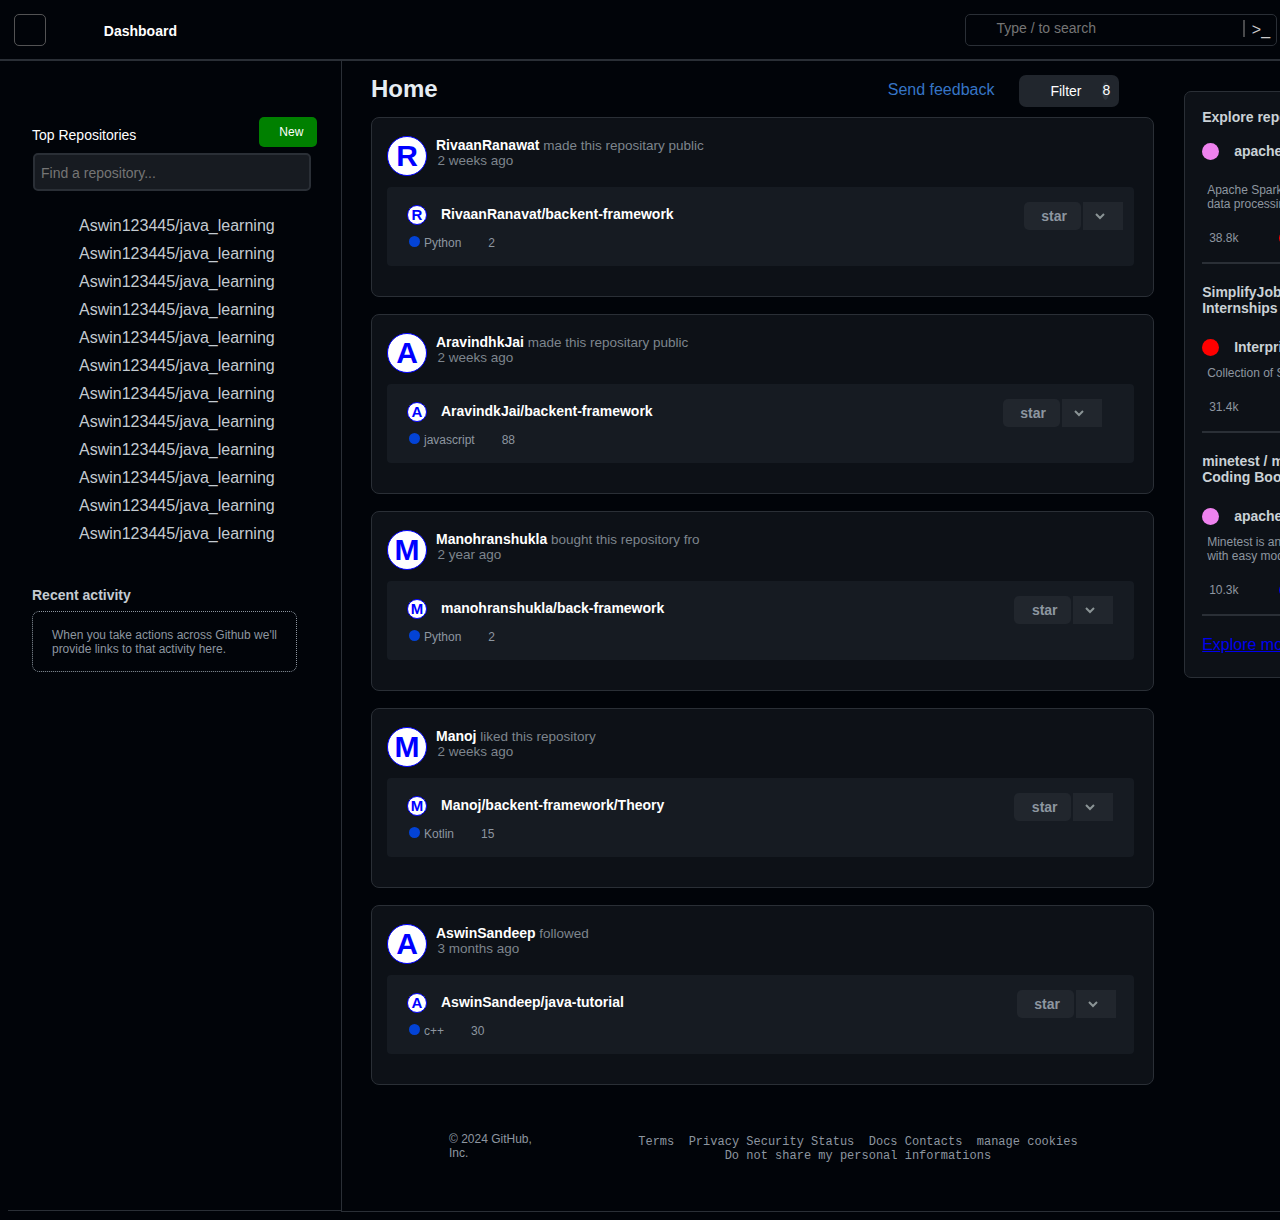
==== github/index.html @ f7594e70 "adding complete files of github web clone app" ====
<!DOCTYPE html>
<html lang="en">
<head>
    <meta charset="UTF-8">
    <meta name="viewport" content="width=device-width, initial-scale=1.0">
    <title>Document</title>
    <link rel="stylesheet" href="style.css">
    <link rel="stylesheet" href="https://cdnjs.cloudflare.com/ajax/libs/font-awesome/6.5.2/css/all.min.css" integrity="sha512-SnH5WK+bZxgPHs44uWIX+LLJAJ9/2PkPKZ5QiAj6Ta86w+fsb2TkcmfRyVX3pBnMFcV7oQPJkl9QevSCWr3W6A==" crossorigin="anonymous" referrerpolicy="no-referrer" />
</head>
<body>
    <header>
        <div class="heading-section">
            <div id="menuborder">
                <i class="fa-solid fa-bars" style="color: #7f7d7d;"></i>  
              </div>
            <div id="logo"> </div>
            <div id="dashbord">Dashboard</div>
            <div id="serchbar">
                <div id ="serchicon">
                    <i class="fa-solid fa-magnifying-glass" style="color: #adadad;"></i>
                    <input type="text" id="serachinput" placeholder="Type / to search">
                </div>
                <div id="bLine"></div>
                <div id="iconlast">>_</div>
            </div>
            <div id="outerbLine"></div>
            <div id="plusicon"> 
                <select name="selection" id="category">
                    <option value="all">+</option>
                 </select>
            </div>
            <div id="issues">
                <i class="fa-regular fa-circle-xmark" style="color: #8b9496"></i>
            </div>
            <div id="issues">
                <i class="fa-solid fa-utensils" style="color: #8b9496"></i>           
            </div>
            <div id="issues">
                <i class="fa-solid fa-message" style="color: #8b9496"></i>            
            </div>
            <div id="profile"></div>
        </div>
    </header>
    <div class="down-section">
        <div class="repo1"></div>
        <div class="repo">
            <div id="row1">
                <div id="row11">Top Repositories</div>
                <div id="row12">
                    <i class="fa-solid fa-laptop" style="color: white;"></i>
                   &nbsp; New
                </div>
            </div>
            <div id="row2">
                <input type="text" placeholder="Find a repository...">
            </div>
            <div id="row3">
                <ul>
                    <li>
                        <div id="listprofile"></div>
                        Aswin123445/java_learning
                    </li>
                    <li>
                        <div id="listprofile"></div>
                        Aswin123445/java_learning
                    </li>
                    <li>
                        <div id="listprofile"></div>
                        Aswin123445/java_learning
                    </li>
                    <li>
                        <div id="listprofile"></div>
                        Aswin123445/java_learning
                    </li>
                    <li>
                        <div id="listprofile"></div>
                        Aswin123445/java_learning
                    </li>
                    <li>
                        <div id="listprofile"></div>
                        Aswin123445/java_learning
                    </li>
                    <li>
                        <div id="listprofile"></div>
                        Aswin123445/java_learning
                    </li>
                    <li>
                        <div id="listprofile"></div>
                        Aswin123445/java_learning
                    </li>
                    <li>
                        <div id="listprofile"></div>
                        Aswin123445/java_learning
                    </li>
                    <li>
                        <div id="listprofile"></div>
                        Aswin123445/java_learning
                    </li>
                    <li>
                        <div id="listprofile"></div>
                        Aswin123445/java_learning
                    </li>
                    <li>
                        <div id="listprofile"></div>
                        Aswin123445/java_learning
                    </li>
                </ul>
            </div>
            <div id="row4">
                Recent activity
            </div>
            <div id="row5">
                <p>When you take actions across Github we'll<br> 
                    provide links to that activity here.
                </p>
            </div>
        </div>
        <div class="content">
            <div id="adjust">
            <div id="main">
                <div id="mainrow1">
                    <div id="ho">Home</div>
                    <div id="feedback"><a href="/q">Send feedback</a></div>
                    <div id="filter">
                        <i class="fa-solid fa-cubes" style="color: #8d96a0;"></i>
                        Filter
                        <div id="number">8</div>
                    </div>
                </div>
                <div id="mainrow2">
                    <div id="profile1">
                        <div id="namepro">R</div>
                        <p><a href="/d">RivaanRanawat</a> made this repositary public <br>&nbsp;&nbsp;2 weeks ago</p>
                        <div id="dots">
                            <i class="fa-solid fa-ellipsis" style="color: #8d96a0;"></i>
                        </div>
                    </div>
                    <div id="newsfeed">
                        <div id="nerow">
                            <div id="namepro1">R</div>
                            <a href="/f">RivaanRanavat/backent-framework</a>
                            <div id="star">
                                <i class="fa-regular fa-star" style="color: #8d96a0;"></i>
                                &nbsp;star
                            </div>
                            <div id="list">
                                <select name="selection" id="category">
                                    <option value="all"> </option>
                                 </select>
                            </div>
                        </div>
                        <div id="row3">
                            <div id="language"></div>
                            Python
                            <div id="star2">
                                <i class="fa-regular fa-star" style="color: #8d96a0;"></i>
                            </div>
                             2
                            </div>
                        </div>
                    </div>
                </div>
                <div id="mainrow2">
                    <div id="profile1">
                        <div id="namepro">A</div>
                        <p><a href="/d">AravindhkJai</a> made this repositary public <br>&nbsp;&nbsp;2 weeks ago</p>
                        <div id="dots">
                            <i class="fa-solid fa-ellipsis" style="color: #8d96a0;"></i>
                        </div>
                    </div>
                    <div id="newsfeed">
                        <div id="nerow">
                            <div id="namepro1">A</div>
                            <a href="/f">AravindkJai/backent-framework</a>
                            <div id="star">
                                <i class="fa-regular fa-star" style="color: #8d96a0;"></i>
                                &nbsp;star
                            </div>
                            <div id="list">
                                <select name="selection" id="category">
                                    <option value="all"> </option>
                                 </select>
                            </div>
                        </div>
                        <div id="row3">
                            <div id="language"></div>
                            javascript
                            <div id="star2">
                                <i class="fa-regular fa-star" style="color: #8d96a0;"></i>
                            </div>
                             88
                            </div>
                        </div>
                    </div>
                    <div id="mainrow2">
                        <div id="profile1">
                            <div id="namepro">M</div>
                            <p><a href="/d">Manohranshukla</a> bought this repository fro <br>&nbsp;&nbsp;2 year ago</p>
                            <div id="dots">
                                <i class="fa-solid fa-ellipsis" style="color: #8d96a0;"></i>
                            </div>
                        </div>
                        <div id="newsfeed">
                            <div id="nerow">
                                <div id="namepro1">M</div>
                                <a href="/f">manohranshukla/back-framework</a>
                                <div id="star">
                                    <i class="fa-regular fa-star" style="color: #8d96a0;"></i>
                                    &nbsp;star
                                </div>
                                <div id="list">
                                    <select name="selection" id="category">
                                        <option value="all"> </option>
                                     </select>
                                </div>
                            </div>
                            <div id="row3">
                                <div id="language"></div>
                                Python
                                <div id="star2">
                                    <i class="fa-regular fa-star" style="color: #8d96a0;"></i>
                                </div>
                                 2
                                </div>
                            </div>
                        </div>
                        <div id="mainrow2">
                            <div id="profile1">
                                <div id="namepro">M</div>
                                <p><a href="/d">Manoj</a> liked this repository &nbsp;&nbsp;&nbsp;&nbsp;&nbsp;&nbsp;&nbsp;&nbsp;&nbsp;&nbsp;&nbsp;&nbsp;&nbsp;&nbsp;&nbsp;&nbsp;&nbsp;&nbsp;&nbsp;&nbsp;&nbsp;&nbsp;&nbsp;&nbsp;&nbsp;&nbsp;&nbsp;&nbsp;&nbsp;&nbsp;<br>&nbsp;&nbsp;2 weeks ago</p>
                                <div id="dots">
                                    <i class="fa-solid fa-ellipsis" style="color: #8d96a0;"></i>
                                </div>
                            </div>
                            <div id="newsfeed">
                                <div id="nerow">
                                    <div id="namepro1">M</div>
                                    <a href="/f">Manoj/backent-framework/Theory</a>
                                    <div id="star">
                                        <i class="fa-regular fa-star" style="color: #8d96a0;"></i>
                                        &nbsp;star
                                    </div>
                                    <div id="list">
                                        <select name="selection" id="category">
                                            <option value="all"> </option>
                                         </select>
                                    </div>
                                </div>
                                <div id="row3">
                                    <div id="language"></div>
                                    Kotlin
                                    <div id="star2">
                                        <i class="fa-regular fa-star" style="color: #8d96a0;"></i>
                                    </div>
                                     15
                                    </div>
                                </div>
                            </div>
                            <div id="mainrow2">
                                <div id="profile1">
                                    <div id="namepro">A</div>
                                    <p><a href="/d">AswinSandeep</a> followed &nbsp;&nbsp;&nbsp;&nbsp;&nbsp;&nbsp;&nbsp;&nbsp;&nbsp;&nbsp;&nbsp;&nbsp;&nbsp;&nbsp;&nbsp;&nbsp;&nbsp;&nbsp;&nbsp;&nbsp;&nbsp;&nbsp;&nbsp;&nbsp;&nbsp;&nbsp;&nbsp;&nbsp;&nbsp;&nbsp;&nbsp;&nbsp;<br>&nbsp;&nbsp;3 months ago</p>
                                    <div id="dots">
                                        <i class="fa-solid fa-ellipsis" style="color: #8d96a0;"></i>
                                    </div>
                                </div>
                                <div id="newsfeed">
                                    <div id="nerow">
                                        <div id="namepro1">A</div>
                                        <a href="/f">AswinSandeep/java-tutorial &nbsp;&nbsp;&nbsp;&nbsp;&nbsp;&nbsp;&nbsp;&nbsp;&nbsp;&nbsp;</a>
                                        <div id="star">
                                            <i class="fa-regular fa-star" style="color: #8d96a0;"></i>
                                            &nbsp;star
                                        </div>
                                        <div id="list">
                                            <select name="selection" id="category">
                                                <option value="all"> </option>
                                             </select>
                                        </div>
                                    </div>
                                    <div id="row3">
                                        <div id="language"></div>
                                        c++
                                        <div id="star2">
                                            <i class="fa-regular fa-star" style="color: #8d96a0;"></i>
                                        </div>
                                         30
                                        </div>
                                    </div>
                                </div>
                                <div id="foot">
                                    <div id="log"></div>
                                    <div id="tex">© 2024 GitHub, Inc.
                                    </div>
                                    <div id="nextline">
                                        <pre> <a href="/d">Terms</a>  <a href="/d">Privacy</a> <a href="/d">Security</a> <a href="/d">Status</a>  <a href="/d">Docs</a> <a href="/d">Contacts</a>  <a href="/d">manage cookies</a>
             <a href="/d">Do not share my personal informations</a>
                                        </pre>
                                    </div>
                                </div>
                            </div>
                            <div id="news">
                                <div id="row31">
                                    Explore repositories
                                </div>
                                <div id="row32">
                                    <div id="round31"></div>
                                    apache / spark
                                    <div id="row31star">
                                        <i class="fa-regular fa-star" style="color: #8d96a0;"></i>
                                    </div>
                                </div>
                                <div id="row33">
                                    Apache Spark - A unified analytics engine for large-scale<br> data processing 
                                </div>
                                <div id="row34">
                                    <div id="star4">
                                    <i class="fa-regular fa-star" style="color: #8d96a0;"></i>
                                </div>
                                    38.8k
                                    <div id="round4"></div>
                                    &nbsp;Scala
                                </div>
                                <div id="bor1"></div>
                                <div id="row311">
                                    SimplifyJobs/Summer2025 <br>Internships
                                    <div id="row311star">
                                        <i class="fa-regular fa-star" style="color: #8d96a0;"></i>
                                    </div>
                                </div>
                                <div id="row32">
                                    <div id="round32"></div>
                                    Interprice Java / Ubantu
                                </div>
                                <div id="row33">
                                    Collection of Summer 2025 tech internships! 
                                </div>
                                <div id="row34">
                                    <div id="star4">
                                    <i class="fa-regular fa-star" style="color: #8d96a0;"></i>
                                </div>
                                    31.4k
                                </div>
                                
                                <div id="bor1"></div>
                                <div id="row311">
                                    minetest / minetest&nbsp; &nbsp;&nbsp;&nbsp;&nbsp;&nbsp;&nbsp;&nbsp;&nbsp;&nbsp;&nbsp;&nbsp;&nbsp;<br>Coding Boot
                                    <div id="row311star">
                                        <i class="fa-regular fa-star" style="color: #8d96a0;"></i>
                                    </div>
                                </div>
                                <div id="row32">
                                    <div id="round31"></div>
                                    apache / spark
                                </div>
                                <div id="row33">
                                    Minetest is an open source voxel game-creation platform with easy modding and game creation  
                                </div>
                                <div id="row34">
                                    <div id="star4">
                                    <i class="fa-regular fa-star" style="color: #8d96a0;"></i>
                                </div>
                                    10.3k
                                    <div id="round44"></div>
                                    &nbsp;c++
                                </div>
                                <div id="bor1"></div>
                                <div><a href="/d">Explore more</a></div>
                            </div>
                        </div>
                    </div>    
                </div>
            </div> 
        </div>
    </div>
    </div>
</body>
</html>
---- github/style.css ----
.heading-section{
    height: 50px;
    width: 120%;
    background-color: #010409;
    margin-left: -8px;
    margin-top: -8px;
    padding-top: 9px;
    display: flex;
    flex-wrap: nowrap;
    border-bottom:2px solid #2a2f36;

}
#menuborder{
    display: flex;
    border: 1.4px solid rgba(101, 101, 101, 0.822);
    height: 30.4px;
    width: 30.4px;
    margin-left: 14px;
    justify-content: center;
    align-items: center;
    border-radius: 5px;
    margin-top: 5px;
}
#logo{
    height: 37px;
    width: 37px;
    background-image: url("resources/github.png");
    background-size:cover;
    margin-bottom: 20px;
    margin-left: 8px;
    
}
#dashbord{
    display: flex;
    justify-content: center;
    align-items: center;
    color: white;
    font-size: 14px;
    font-weight: 600;
    height: 26px;
    width: 90px;
    border-radius: 5px;
    margin-left: 4px;
    margin-top: 9px;
}
#dashbord:hover{
    background-color: #161b22;
}
#serchbar{
    height: 30px;
    width: 310px;
    margin-left: 780px;
    margin-top: 5px;
    border: 1px solid #2a2f36;
    border-radius: 5px;
    display: flex;
    flex-wrap: nowrap;
}
body{
    overflow-x: hidden;
    background-color: #010409;
    font-family: Arial, Helvetica, sans-serif;
}
#serchicon {
    position: relative;
    display: flex;  /* Optional for better alignment */
   
  }
  
  #serchicon i {
    position: absolute;
    top: 50%;
    transform: translateY(-50%);  /* Center the icon vertically */
    left: 10px;  /* Adjust horizontal positioning */
    color: #ccc;  /* Adjust icon color */
  }
  
  #serchicon input {
    color: #cccccc;
    line-height: 20px;
    font-size: 14px;
    width: 245px;
    height: 24px;
    border: none;
    background-color: transparent;
    padding-left: 30px;  /* Make space for the icon */
    /* Add other input styles */
  }
  #iconlast{
    color: #cccccc;
    border-radius: 5px;
    height: 100%;
    width: 100%;
    display: flex;
    justify-content: center;
    align-items: center;
  }
  #bLine{
    color: rgba(151, 149, 149, 0.482);
    width: 1px;
    height: 15px;
    border: .5px solid rgba(151, 149, 149, 0.482);
    margin-top: 5px;
  }
  #outerbLine{
    color: rgba(151, 149, 149, 0.482);
    height: 17px;
    border: .1px solid rgba(151, 149, 149, 0.482);
    margin-left: 13px;
    margin-top: 10px;
  }
  #plusicon{
    margin-top: 5px;
    display: flex;
    justify-content: center;
    align-items: center;
    width: 60px;
    height: 30.5px;
    margin-left: 12px;
    border-radius: 5px;
  }
  #category{
    height: 30px;
    background-color: transparent;
    border: 1px solid transparent;
    font-size:1.3rem;
    font-weight: 500;
    color: #8b9496;
    display: flex;
    justify-content: center;
    align-items: center;
  }
  #plusicon:hover{
    background-color: #161b22;
  }
  #issues{
    display: flex;
    justify-content: center;
    margin-top: 5px;
    align-items: center;
    height: 30.5px;
    width: 30.5px;
    margin-right: 6px;
  }
  #issues:hover{
    background-color: #161b22;
    border-radius: 5px;
  }
  #profile{
    border-radius: 50%;
    background-color: red;
    width: 35px;
    height: 35px;
    background-image: url("resources/profile.png");
    background-size: contain;
  }

  /*down section*/
  .down-section{
     display: flex;
     flex-wrap: nowrap;
  }
 
  .repo{
    margin-top: 40px;
    width: 287px;
    height: 1093px;
    padding-left: 24px;
    padding-right: 24px;
    padding-top: 16px;
    border-bottom: 1px solid #2a2f36;
  }
  #row11{
    font-weight: 500;
    font-size: .875rem;
    margin-right: 120px;
    color: white;
    margin-top: 10px;
    width: 107px;
  }
  #row1{
    display: flex;
    flex-wrap: nowrap;
  }
  #row12{
    height: 30px;
    width: 58px;
    background-color: green;
    font-size: .75rem;
    font-weight: 500;
    color: white;
    display: flex;
    justify-content: center;
    align-items: center;
    border-radius: 5px;
  }
  #row12:hover{
    background-color: rgb(16, 175, 16);
  }
  #row2 input{
    background-color: #252a309f;
    height: 100%;
    border-radius: 5px;
    width: 100%;
    width: 95%;
    color: #dddede;
    font-size: 14px;
    border: 2px solid #2a2f36;
    padding-left: 6px;
    padding-top: 3px;
    
  }
  #row2{
    display: flex;
    justify-content: center;
    align-items: center;
    border-radius: 5px;
    margin-top: 10px;
    height: 30px;
    width: 280px;
  }
  #row3 ul{
    list-style-type: none;
    margin-left: -38px;
    font-size: 16px;
    color: #c4cbd1;
  }
  #row3 li{
    margin-top: 10px;
    display: flex;
    flex-wrap: nowrap;
  }
  #listprofile{
    margin-right: 7px;
    height: 16px;
    width: 16px;
    background-size: contain;
    border-radius: 50%;
    background-image: url("resources/profile.png");
  }
  #row4{
    margin-top: 28px;
    color: #c4cbd1;
    font-size: .875rem;
    font-weight: 600;
  }
  #row5{
    width: 263px;
    height: 59px;
    color: #8d96a0;
    font-size: 12px;
    border: 1px solid #8d96a0;
    border-style: dotted;
    display: flex;
    align-items: center;
    justify-content: center;
    margin-top: 8px;
    border-radius: 7px;
  }


  /*home page styling*/
  .content{
    width: 1350px;
    height: 1150px;
    background-color: #010409;
    padding-left: 29px;
    border-left: 1px solid#2a2f36;
    border-bottom: 1px solid #2a2f36;
    display: flex;
    flex-wrap: nowrap;
  }

  #mainrow1{
    margin-top: 14px;
    width: 772px;
    height: 32px;
    display: flex;
    flex-wrap: nowrap;
  }
  #ho{
    font-size: 1.5rem;
    font-weight: 600;
    color: #e6edf3;
    margin-right: 450px;
  }
  #feedback{
    display: flex;
    align-items: center;
    justify-content: center;
    width: 106.8px;
    height: 21px;
    font-size: 1rem;
    padding-top: 4px;
  }
  #feedback a{
    color: #3675c6;
    text-decoration: none;
  }
  #feedback a:hover{
    text-decoration: underline;
  }
  #filter{
    color: white;
    display: flex;
    flex-wrap: nowrap;
    height: 100%;
    width: 80px;
    background-color: #21262d;
    justify-content: space-between;
    align-items: center;
    margin-left: 25px;
    font-weight: 500;
    font-size: 14px;
    padding-left: 10px;
    padding-right: 10px;
    border-radius: 7px;
  }
  #number{
    border-radius: 50%;
    background-color: #30363d;
    height: 18px;
    width: 7px;
  }
  #filter:hover{
    background-color: #2a2f36;
  }
  #mainrow2{
    height: 148px;
    width: 751px;
    background-color: grey;
    margin-top: 10px;
    border-radius: 8px;
    background-color: #0d1117;
    padding: 15px;
    margin-bottom: 17px;
    border: 1px solid #2a2f36;
  }
  #namepro{
    height: 38px;
    width: 38px;
    border-radius: 50%;
    border: 1px solid blue;
    color: blue;
    background-color: white;
    font-size: 30px;
    display: flex;
    justify-content: center;
    align-items: center;
    font-weight: 700;
    margin-top: 3px;
    margin-right: 3px;
  }
  #mainrow2 a{
    color: white;
    padding-left: 6px;
    text-decoration: none;
    font-weight: 550;
    font-size: 14px;
    margin-bottom: 10px;
  }
  #mainrow2 p{
    margin-top: 4px;
    color: #7d858d;
    font-size: 13.5px;
  }
  #dots{
    justify-content: center;
    display: flex;
    align-items: center;
    height: 16px;
    width: 16px;
    margin-top: 4px;
    margin-left: 400px;
  }
  #newsfeed{
    height: 79px;
    width: 747px;
    background-color: #161b22;
    margin-top: 5px;
    border-radius: 4px;
  }
  #profile1{
    display: flex;
    flex-wrap: nowrap;
  }
  #namepro1{
    height: 18px;
    width: 18px;
    border-radius: 50%;
    border: 1px solid blue;
    color: blue;
    background-color: white;
    font-size: 15px;
    display: flex;
    justify-content: center;
    align-items: center;
    font-weight: 700;
    margin-top: 3px;
    margin-right: 3px;
  }
  #nerow{
    margin-left: 20px;
    padding-top: 15px;
    display: flex;
    flex-wrap: nowrap;
    font-weight: 600;
    font-size: .875rem;
  }
  #nerow a{
    margin-top: 4px;
    margin-left: 5px;
  }
  #nerow a:hover{
    color: #3675c6;
    text-decoration: underline;
  }
  #star{
    display: flex;
    justify-content: center;
    align-items: center;
    height: 28px;
    width: 57px;
    background-color: #21262d;
    margin-left: 350px;
    border-radius: 5px;
    color:#8d96a0;
  }
  #star:hover{
    background-color: #2a2f36;
  }
  #list{
    display: flex;
    justify-content: center;
    align-items: center;
    height: 28px;
    width: 30px;
    padding-right: 10px;
    background-color: #21262d;
    margin-left: 2px;
  }
  #list:hover{
    background-color: #2a2f36;
  }
  #language{
    height: 11px;
    width: 11px;
    background-color: rgb(3, 67, 214);
    border-radius: 50%;
    margin-right: 4px;
  }
  #row3{
    font-size: 12px;
    display: flex;
    flex-wrap: nowrap;
    margin-top: 4px;
    margin-left: 22px;
    color:#8d96a0;
  }
  #star2{
    margin-left: 20px;
    font-size: 13px;
    margin-right: 7px;
  }
  #news{
    color: white;
    height: 560px;
    width: 322.4px;
    background-color: #0d1117;
    margin-top: 30px;
    margin-left: 30px;
    border-radius: 7px;
    border: 1px solid #2a2f36;
    padding-top: 25px;
    padding-left: 17px;
  }
  #row31{
    color: #cad1d6;
    font-weight: 600;
    font-size: 14px;
    line-height: 1.2px;
  }
  #round31{
    height: 17px;
    width: 17px;
    border-radius: 50%;
    background-color: violet;
    margin-right: 15px;
  }
  #round32{
    height: 17px;
    width: 17px;
    border-radius: 50%;
    background-color: red;
    margin-right: 15px;
  }
  #row32{
    display: flex;
    flex-wrap: nowrap;
    margin-top: 25px;
    font-weight: 600;
    font-size: .875rem;
    color: #cad1d6;
  }
  #row31star{
    display: flex;
    justify-content: center;
    align-items: center;
    height: 30px;
    width: 38px;
    background-color: #21262d;
    margin-left: 145px;
    border-radius: 5px;
  }
  #row31star:hover{
    background-color: #2a2f36;
  }
#row33{
    font-size: 12px;
    color:  #8d96a0;
    margin-top: 5px;
    padding: 5px;
}
#row34{
    display: flex;
    flex-wrap: nowrap;
    margin-top: 15px;
    font-size: 12px;
    color: #8d96a0;
}
#star4{
    font-size: 14px;
    margin-right: 7px;
}
#round4{
    height: 14px;
    width: 14px;
    border-radius: 50%;
    background-color: red;
    margin-left: 40px;
}
#round44{
    height: 14px;
    width: 14px;
    border-radius: 50%;
    background-color: blue;
    margin-left: 40px;
}
#bor1{

    margin-bottom: 20px;
    height: .01px;
    width: 94%;
    border: .5px solid #2a2f36;
    margin-top: 17px;
}
#row311{
    height: 30px;
    display: flex;
    flex-wrap: nowrap;
    color: #cad1d6;
    font-weight: 600;
    font-size: 14px;
}
#row311star{
    display: flex;
    justify-content: center;
    align-items: center;
    height: 30px;
    width: 38px;
    background-color: #21262d;
    margin-left: 85px;
    border-radius: 5px;
  }
  #row311star:hover{
    background-color: #2a2f36;
  }
  #foot{
    display: flex;
    flex-wrap: nowrap;
  }
  #log{
    margin-top: 20px;
    margin-left: 20px;
    height: 38px;
    width: 38px;
    border-radius: 50%;
    background-image: url("resources/github.png");
    background-size: contain;
  }
  #tex{
    font-size: 12px;
    color: #8d96a0;
    margin-top: 30px;
    margin-left: 20px;
  }
  #nextline{
    font-size: 12px;
    color: #8d96a0;
    height: 30px;
    width: 600px;
  }
  #nextline a{
    text-decoration: none;
    color: #8d96a0;
 
  }
  #nextline a:hover{
    text-decoration: underline;
    color: blue;
  }
  #nextline{
    display: flex;
    flex-wrap: nowrap;
    justify-content: center;
    align-items: center;
  }
  pre{
    margin-top: 90px;
  }
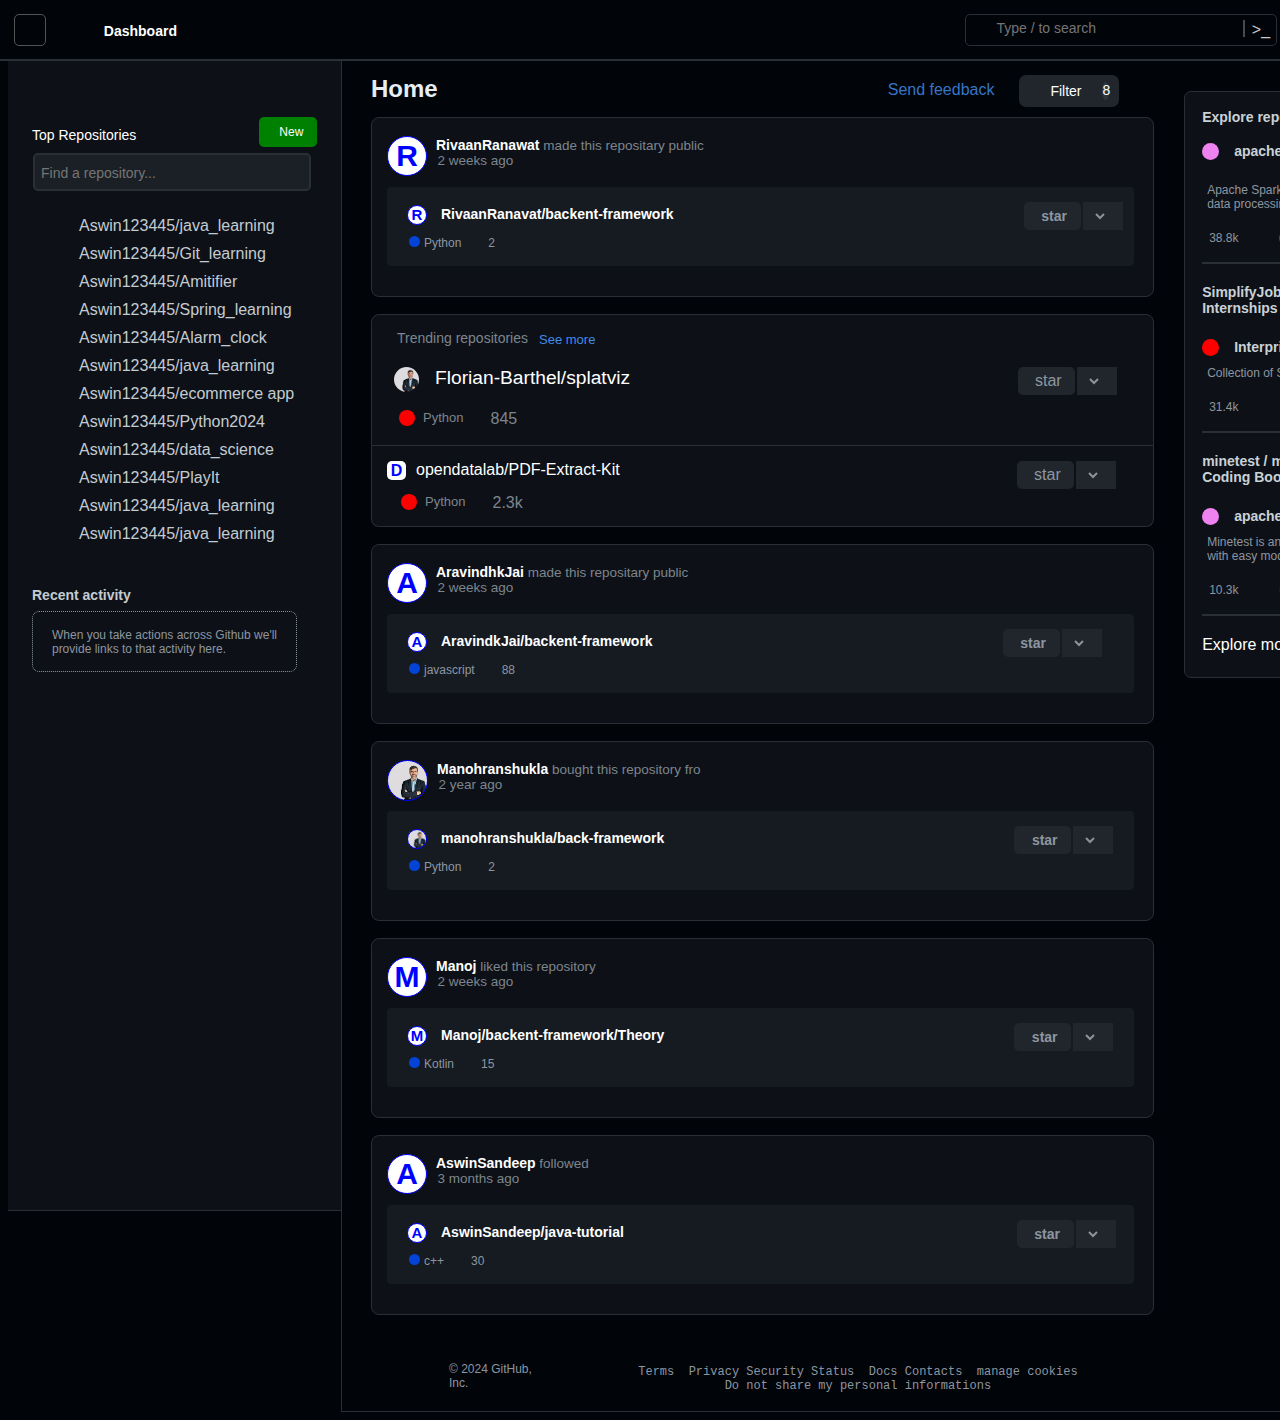
==== commit dc88b40b: "updated code of github clone" ====
--- a/github/index.html
+++ b/github/index.html
@@ -42,8 +42,9 @@
         </div>
     </header>
     <div class="down-section">
+        <div class="repositt"></div>
         <div class="repo1"></div>
-        <div class="repo">
+        <div class="repo" id="repsit">
             <div id="row1">
                 <div id="row11">Top Repositories</div>
                 <div id="row12">
@@ -62,39 +63,39 @@
                     </li>
                     <li>
                         <div id="listprofile"></div>
+                        Aswin123445/Git_learning
+                    </li>
+                    <li>
+                        <div id="listprofile"></div>
+                        Aswin123445/Amitifier
+                    </li>
+                    <li>
+                        <div id="listprofile"></div>
+                        Aswin123445/Spring_learning
+                    </li>
+                    <li>
+                        <div id="listprofile"></div>
+                        Aswin123445/Alarm_clock
+                    </li>
+                    <li>
+                        <div id="listprofile"></div>
                         Aswin123445/java_learning
                     </li>
                     <li>
                         <div id="listprofile"></div>
-                        Aswin123445/java_learning
-                    </li>
-                    <li>
-                        <div id="listprofile"></div>
-                        Aswin123445/java_learning
-                    </li>
-                    <li>
-                        <div id="listprofile"></div>
-                        Aswin123445/java_learning
-                    </li>
-                    <li>
-                        <div id="listprofile"></div>
-                        Aswin123445/java_learning
-                    </li>
-                    <li>
-                        <div id="listprofile"></div>
-                        Aswin123445/java_learning
-                    </li>
-                    <li>
-                        <div id="listprofile"></div>
-                        Aswin123445/java_learning
-                    </li>
-                    <li>
-                        <div id="listprofile"></div>
-                        Aswin123445/java_learning
-                    </li>
-                    <li>
-                        <div id="listprofile"></div>
-                        Aswin123445/java_learning
+                        Aswin123445/ecommerce app
+                    </li>
+                    <li>
+                        <div id="listprofile"></div>
+                        Aswin123445/Python2024
+                    </li>
+                    <li>
+                        <div id="listprofile"></div>
+                        Aswin123445/data_science
+                    </li>
+                    <li>
+                        <div id="listprofile"></div>
+                        Aswin123445/PlayIt
                     </li>
                     <li>
                         <div id="listprofile"></div>
@@ -160,6 +161,82 @@
                         </div>
                     </div>
                 </div>
+                <div class="trending-rep">
+                    <div class="trending-repo-col1">
+                        <div class="treding-repo-row11">
+                            <i class="fa-solid fa-chart-line" style="color: #bec0c2;"></i>                        </div>
+                        <div class="trending-repo-row12">
+                            Trending repositories
+                        </div>
+                        <div class="trending-repo-row13">
+                            <a href="/i">See more</a>
+                        </div>
+                        <div class="trending-repo-row14">
+                            <i class="fa-solid fa-ellipsis" style="color: #8d96a0;"></i>
+                        </div>
+                    </div>
+                    <div class="trending-repo-col2">
+                        <div class="trending-repo-row21"> </div>
+                        <div class="trendng-repo-row22">
+                            <a href="/4">Florian-Barthel/splatviz</a>
+                        </div>
+                        <div class="spacer">h</div>
+                        <div class="trending-repo-row23">
+                            <div id="star">
+                                <i class="fa-regular fa-star" style="color: #8d96a0;"></i>
+                                &nbsp;star
+                            </div>
+                        </div>
+                        <div id="list">
+                            <select name="selection" id="category">
+                                <option value="all"> </option>
+                             </select>
+                        </div>
+                    </div>
+                    <div class="trending-repo-col3">
+                        <div class="trending-repo-row31"></div>
+                        <div class="trending-repo-row32">Python</div>
+                        <div id="star2">
+                            <i class="fa-regular fa-star" style="color: #8d96a0;"></i>
+                        </div>
+                         845
+
+                    </div>
+                    
+                </div>
+                <div class="trending-repo-tailer">
+                    <div class="trending-repo-tailer-col1">
+                        <div class="trending-repo-tailer-row11">
+                            D
+                        </div>
+                        <div class="trending-repo-tailer-row12">
+                            <a href="/q">opendatalab/PDF-Extract-Kit</a>
+                        </div>
+                        <div class="trending-repo-tailer-row13">
+                            <div class="trending-repo-row23">
+                                <div id="star">
+                                    <i class="fa-regular fa-star" style="color: #8d96a0;"></i>
+                                    &nbsp;star
+                                </div>
+                            </div>  
+                            <div class="trending-repo-row24">
+                                <div id="list">
+                                    <select name="selection" id="category">
+                                        <option value="all"> </option>
+                                     </select>
+                                </div>
+                            </div>
+                        </div>
+                    </div>
+                    <div class="trending-repo-tailer-col2">
+                        <div class="trending-repo-row31"></div>
+                        <div class="trending-repo-row32">Python</div>
+                        <div id="star2">
+                            <i class="fa-regular fa-star" style="color: #8d96a0;"></i>
+                        </div>
+                         2.3k
+                    </div>
+                </div>
                 <div id="mainrow2">
                     <div id="profile1">
                         <div id="namepro">A</div>
@@ -194,7 +271,7 @@
                     </div>
                     <div id="mainrow2">
                         <div id="profile1">
-                            <div id="namepro">M</div>
+                            <div id="namepro12"></div>
                             <p><a href="/d">Manohranshukla</a> bought this repository fro <br>&nbsp;&nbsp;2 year ago</p>
                             <div id="dots">
                                 <i class="fa-solid fa-ellipsis" style="color: #8d96a0;"></i>
@@ -202,7 +279,7 @@
                         </div>
                         <div id="newsfeed">
                             <div id="nerow">
-                                <div id="namepro1">M</div>
+                                <div id="namepro121"></div>
                                 <a href="/f">manohranshukla/back-framework</a>
                                 <div id="star">
                                     <i class="fa-regular fa-star" style="color: #8d96a0;"></i>
@@ -374,5 +451,21 @@
         </div>
     </div>
     </div>
+    
+    <script>
+        const stickyDiv = document.getElementById('repsit');
+        const stickyThreshold = 64; // Adjust threshold as needed (in pixels)
+        
+        window.addEventListener('scroll', function() {
+          const scrollPosition = window.scrollY;
+        
+          if (scrollPosition >= stickyThreshold) {
+            stickyDiv.style.position = 'fixed';
+            stickyDiv.style.top = '0';
+          } else {
+            stickyDiv.style.position = 'static';
+          }
+        });
+        </script>
 </body>
 </html>--- a/github/style.css
+++ b/github/style.css
@@ -161,14 +161,20 @@
      display: flex;
      flex-wrap: nowrap;
   }
- 
+  .repositt{
+    background-color: #0d1117;
+    width: 395px;
+    height: 190px;
+   
+  }
   .repo{
-    margin-top: 40px;
+    position:relative;
+    background-color: #0d1117;
     width: 287px;
     height: 1093px;
     padding-left: 24px;
     padding-right: 24px;
-    padding-top: 16px;
+    padding-top: 56px;
     border-bottom: 1px solid #2a2f36;
   }
   #row11{
@@ -263,7 +269,7 @@
   /*home page styling*/
   .content{
     width: 1350px;
-    height: 1150px;
+    height: 1350px;
     background-color: #010409;
     padding-left: 29px;
     border-left: 1px solid#2a2f36;
@@ -337,6 +343,145 @@
     margin-bottom: 17px;
     border: 1px solid #2a2f36;
   }
+  .trending-rep{
+    height: 100px;
+    width: 751px;
+    background-color: grey;
+    margin-top: 10px;
+    border-top-left-radius: 8px;
+    border-top-right-radius: 8px;
+    background-color: #0d1117;
+    padding: 15px;
+    border: 1px solid #2a2f36;
+  }
+  .treding-repo-row11{
+    padding-right: 10px;
+  }
+  .trending-repo-row13{
+    color:#0000FF ;
+    padding-left: 11px;
+    padding-bottom: 2px;
+  }
+  .trending-repo-row13:hover{
+    text-decoration: underline;
+  }
+  .trending-repo-row13 a{
+    text-decoration: none;
+    color: #408ae8;
+    font-size: 13px;
+    padding-right: 50px;
+  }
+  .trending-repo-col2{
+    display: flex;
+  }
+  .trending-repo-row14{
+    margin-left: 443px;
+  }
+  .trending-repo-col1{
+    display: flex;
+  }
+  .trending-repo-row12{
+    color: #7d858d;
+    font-size: 14px;
+  }
+  .trendng-repo-row22{
+    margin-left: 16px;
+    font-size: 1.2rem;
+  }
+  a{
+    text-decoration: none;
+    color: white;
+  }
+  a:hover{
+    text-decoration: underline;
+    color: #408ae8;
+  }
+  .trending-repo-tailer-row13{
+    display: flex;
+    margin-left: 47px;
+  }
+  .trending-repo-tailer-col2{
+    display: flex;
+    color: #7d858d;
+    margin-top: 5px;
+    margin-left: 14px;
+  }
+  .trending-repo-tailer{
+    height: 50px;
+    width: 751px;
+    background-color: grey;
+    border-bottom-left-radius: 8px;
+    border-bottom-right-radius: 8px;
+    background-color: #0d1117;
+    padding: 15px;
+    margin-bottom: 17px;
+    border-left: 1px solid #2a2f36;
+    border-right: 1px solid #2a2f36;
+    border-bottom: 1px solid #2a2f36;
+  }
+  .trending-repo-tailer-col1{
+    display: flex;
+  }
+  .trending-repo-tailer-row11{
+    height: 19px;
+    width: 19px;
+    background-color: white;
+    border-radius: 5px;
+    display: flex;
+    justify-content: center;
+    align-items: center;
+    font-weight: 700;
+    color: blue;
+  }
+  
+  .trending-repo-tailer-row12{
+    margin-left: 10px;
+
+  }
+  .spacer{
+    height: .3px;
+    width: .4px;
+    color: transparent;
+    margin-left: 37px;
+  }
+  .trending-repo-col3{
+    display: flex;
+    margin-top: 15px;
+    margin-left: 12px;
+    color: #7d858d;
+  }
+  .trending-repo-row32{
+    color:#7d858d ;
+    font-size: 13px;
+    margin-left: 8px;
+  }
+  .trending-repo-row31{
+    height: 16px;
+    width: 16px;
+    background-color: red;
+    border-radius: 50px;
+  }
+  trendng-repo-row22 a{
+    color: white;
+    text-decoration: none;
+  }
+ 
+  
+  .trendng-repo-row22:hover{
+    text-decoration: underline;
+    
+  }
+  .trending-repo-col2{
+    margin-top: 17px;
+    margin-left: 7px;
+  }
+  .trending-repo-row21{
+    height: 25px;
+    width: 25px;
+    border-radius: 50px;
+    background-image:url(resources/man.jpg);
+    background-size: cover;
+  }
   #namepro{
     height: 38px;
     width: 38px;
@@ -388,6 +533,40 @@
   #namepro1{
     height: 18px;
     width: 18px;
+    border-radius: 50%;
+    border: 1px solid blue;
+    color: blue;
+    background-color: white;
+    font-size: 15px;
+    display: flex;
+    justify-content: center;
+    align-items: center;
+    font-weight: 700;
+    margin-top: 3px;
+    margin-right: 3px;
+  }
+  #namepro121{
+    background-size:cover;
+    background-image: url(resources/man.jpg);
+    height: 18px;
+    width: 18px;
+    border-radius: 50%;
+    border: 1px solid blue;
+    color: blue;
+    background-color: white;
+    font-size: 15px;
+    display: flex;
+    justify-content: center;
+    align-items: center;
+    font-weight: 700;
+    margin-top: 3px;
+    margin-right: 3px;
+  }
+  #namepro12{
+    background-image: url(resources/man.jpg);
+    background-size: cover;
+    height: 39px;
+    width: 39px;
     border-radius: 50%;
     border: 1px solid blue;
     color: blue;
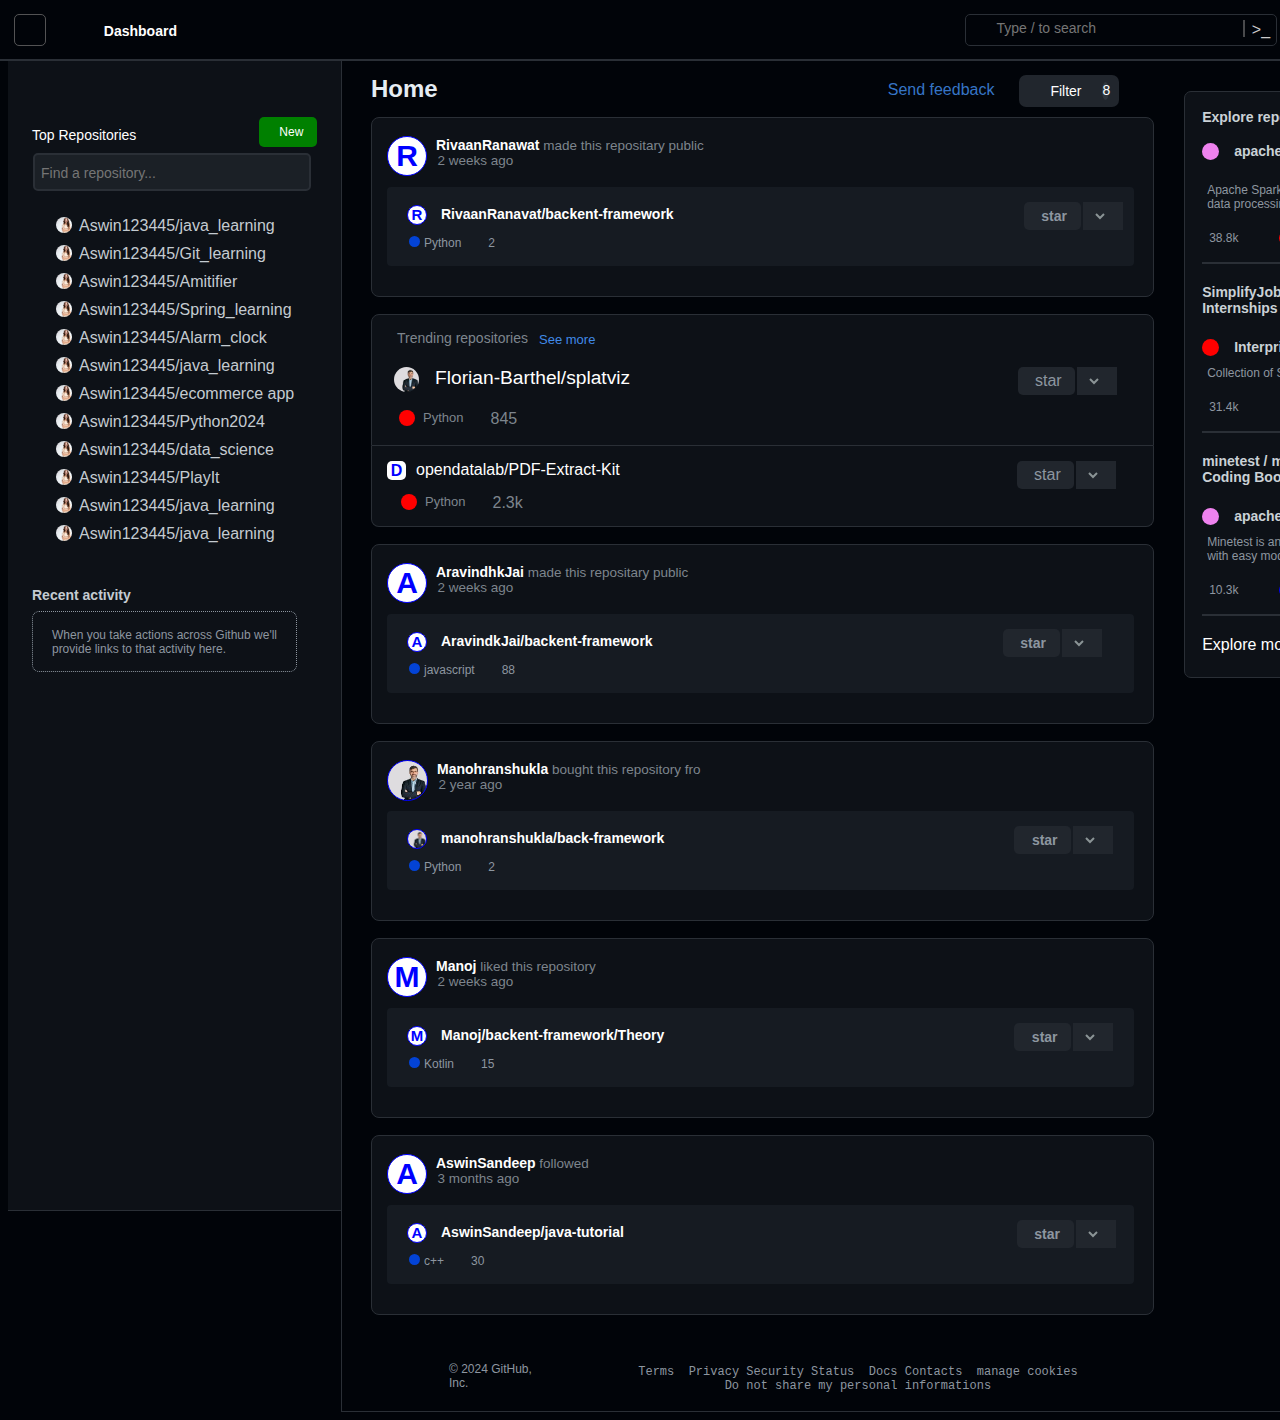
==== commit 7bffbdd2: "adding file to github" ====
--- a/github/index.html
+++ b/github/index.html
@@ -8,22 +8,24 @@
     <link rel="stylesheet" href="https://cdnjs.cloudflare.com/ajax/libs/font-awesome/6.5.2/css/all.min.css" integrity="sha512-SnH5WK+bZxgPHs44uWIX+LLJAJ9/2PkPKZ5QiAj6Ta86w+fsb2TkcmfRyVX3pBnMFcV7oQPJkl9QevSCWr3W6A==" crossorigin="anonymous" referrerpolicy="no-referrer" />
 </head>
 <body>
+
+    <!-- headder section of the page -->
     <header>
         <div class="heading-section">
-            <div id="menuborder">
+            <div id="headerMenuStyle">
                 <i class="fa-solid fa-bars" style="color: #7f7d7d;"></i>  
               </div>
-            <div id="logo"> </div>
-            <div id="dashbord">Dashboard</div>
-            <div id="serchbar">
-                <div id ="serchicon">
+            <div id="headerMainLogo"> </div>
+            <div id="Headerdashbord">Dashboard</div>
+            <div id="headerSearchbar">
+                <div id ="headerserchIcon">
                     <i class="fa-solid fa-magnifying-glass" style="color: #adadad;"></i>
                     <input type="text" id="serachinput" placeholder="Type / to search">
                 </div>
-                <div id="bLine"></div>
-                <div id="iconlast">>_</div>
-            </div>
-            <div id="outerbLine"></div>
+                <div id="headerVerticalLine"></div>
+                <div id="headerGreaterUnderscore">>_</div>
+            </div>
+            <div id="headerVerticalLineOuter"></div>
             <div id="plusicon"> 
                 <select name="selection" id="category">
                     <option value="all">+</option>
@@ -41,6 +43,9 @@
             <div id="profile"></div>
         </div>
     </header>
+
+
+       <!--the body section of the webpage -->
     <div class="down-section">
         <div class="repositt"></div>
         <div class="repo1"></div>
@@ -55,6 +60,7 @@
             <div id="row2">
                 <input type="text" placeholder="Find a repository...">
             </div>
+
             <div id="row3">
                 <ul>
                     <li>
@@ -107,6 +113,8 @@
                     </li>
                 </ul>
             </div>
+
+
             <div id="row4">
                 Recent activity
             </div>
@@ -116,6 +124,8 @@
                 </p>
             </div>
         </div>
+
+        <!-- center colums for content  -->
         <div class="content">
             <div id="adjust">
             <div id="main">
--- a/github/style.css
+++ b/github/style.css
@@ -11,7 +11,12 @@
     border-bottom:2px solid #2a2f36;
 
 }
-#menuborder{
+body{
+  overflow-x: hidden;
+  background-color: #010409;
+  font-family: Arial, Helvetica, sans-serif;
+}
+#headerMenuStyle{
     display: flex;
     border: 1.4px solid rgba(101, 101, 101, 0.822);
     height: 30.4px;
@@ -22,7 +27,7 @@
     border-radius: 5px;
     margin-top: 5px;
 }
-#logo{
+#headerMainLogo{
     height: 37px;
     width: 37px;
     background-image: url("resources/github.png");
@@ -31,7 +36,7 @@
     margin-left: 8px;
     
 }
-#dashbord{
+#Headerdashbord{
     display: flex;
     justify-content: center;
     align-items: center;
@@ -44,31 +49,29 @@
     margin-left: 4px;
     margin-top: 9px;
 }
-#dashbord:hover{
+#Headerdashbord:hover{
     background-color: #161b22;
 }
-#serchbar{
-    height: 30px;
-    width: 310px;
-    margin-left: 780px;
-    margin-top: 5px;
-    border: 1px solid #2a2f36;
-    border-radius: 5px;
-    display: flex;
-    flex-wrap: nowrap;
-}
-body{
-    overflow-x: hidden;
-    background-color: #010409;
-    font-family: Arial, Helvetica, sans-serif;
-}
-#serchicon {
+
+
+/* header serarch icon */
+#headerSearchbar{
+  height: 30px;
+  width: 310px;
+  margin-left: 780px;
+  margin-top: 5px;
+  border: 1px solid #2a2f36;
+  border-radius: 5px;
+  display: flex;
+  flex-wrap: nowrap;
+}
+
+#headerserchIcon {
     position: relative;
     display: flex;  /* Optional for better alignment */
-   
   }
   
-  #serchicon i {
+  #headerserchIcon i {
     position: absolute;
     top: 50%;
     transform: translateY(-50%);  /* Center the icon vertically */
@@ -76,7 +79,7 @@
     color: #ccc;  /* Adjust icon color */
   }
   
-  #serchicon input {
+  #headerserchIcon input {
     color: #cccccc;
     line-height: 20px;
     font-size: 14px;
@@ -87,7 +90,7 @@
     padding-left: 30px;  /* Make space for the icon */
     /* Add other input styles */
   }
-  #iconlast{
+  #headerGreaterUnderscore{
     color: #cccccc;
     border-radius: 5px;
     height: 100%;
@@ -96,14 +99,16 @@
     justify-content: center;
     align-items: center;
   }
-  #bLine{
+  #headerVerticalLine{
     color: rgba(151, 149, 149, 0.482);
     width: 1px;
     height: 15px;
     border: .5px solid rgba(151, 149, 149, 0.482);
     margin-top: 5px;
   }
-  #outerbLine{
+
+  /* right most section of header */
+  #headerVerticalLineOuter{
     color: rgba(151, 149, 149, 0.482);
     height: 17px;
     border: .1px solid rgba(151, 149, 149, 0.482);
@@ -152,8 +157,8 @@
     background-color: red;
     width: 35px;
     height: 35px;
-    background-image: url("resources/profile.png");
-    background-size: contain;
+    background-image: url("resources/girl.jpg");
+    background-size: cover;
   }
 
   /*down section*/
@@ -165,7 +170,6 @@
     background-color: #0d1117;
     width: 395px;
     height: 190px;
-   
   }
   .repo{
     position:relative;
@@ -177,6 +181,7 @@
     padding-top: 56px;
     border-bottom: 1px solid #2a2f36;
   }
+  /* repostior side row 1 top repository */
   #row11{
     font-weight: 500;
     font-size: .875rem;
@@ -204,6 +209,7 @@
   #row12:hover{
     background-color: rgb(16, 175, 16);
   }
+  /* row 2 search repository */
   #row2 input{
     background-color: #252a309f;
     height: 100%;
@@ -226,6 +232,8 @@
     height: 30px;
     width: 280px;
   }
+
+  /* row 3 that contains repository list */
   #row3 ul{
     list-style-type: none;
     margin-left: -38px;
@@ -241,16 +249,20 @@
     margin-right: 7px;
     height: 16px;
     width: 16px;
-    background-size: contain;
-    border-radius: 50%;
-    background-image: url("resources/profile.png");
-  }
+    background-size: cover;
+    border-radius: 50%;
+    background-image: url("resources/girl.jpg");
+  }
+
+  /* row 4 recent acitvity text */
   #row4{
     margin-top: 28px;
     color: #c4cbd1;
     font-size: .875rem;
     font-weight: 600;
   }
+
+  /* row 5 that of repository section below recent activity */
   #row5{
     width: 263px;
     height: 59px;
@@ -266,7 +278,7 @@
   }
 
 
-  /*home page styling*/
+  /*center of page were conent and display the post*/
   .content{
     width: 1350px;
     height: 1350px;
@@ -277,7 +289,7 @@
     display: flex;
     flex-wrap: nowrap;
   }
-
+ /* center page first row */
   #mainrow1{
     margin-top: 14px;
     width: 772px;
@@ -332,17 +344,9 @@
   #filter:hover{
     background-color: #2a2f36;
   }
-  #mainrow2{
-    height: 148px;
-    width: 751px;
-    background-color: grey;
-    margin-top: 10px;
-    border-radius: 8px;
-    background-color: #0d1117;
-    padding: 15px;
-    margin-bottom: 17px;
-    border: 1px solid #2a2f36;
-  }
+
+  /* second row of the git content row */
+
   .trending-rep{
     height: 100px;
     width: 751px;
@@ -461,7 +465,7 @@
     background-color: red;
     border-radius: 50px;
   }
-  trendng-repo-row22 a{
+  .trendng-repo-row22 a{
     color: white;
     text-decoration: none;
   }
@@ -481,6 +485,17 @@
     border-radius: 50px;
     background-image:url(resources/man.jpg);
     background-size: cover;
+  }
+  #mainrow2{
+    height: 148px;
+    width: 751px;
+    background-color: grey;
+    margin-top: 10px;
+    border-radius: 8px;
+    background-color: #0d1117;
+    padding: 15px;
+    margin-bottom: 17px;
+    border: 1px solid #2a2f36;
   }
   #namepro{
     height: 38px;
